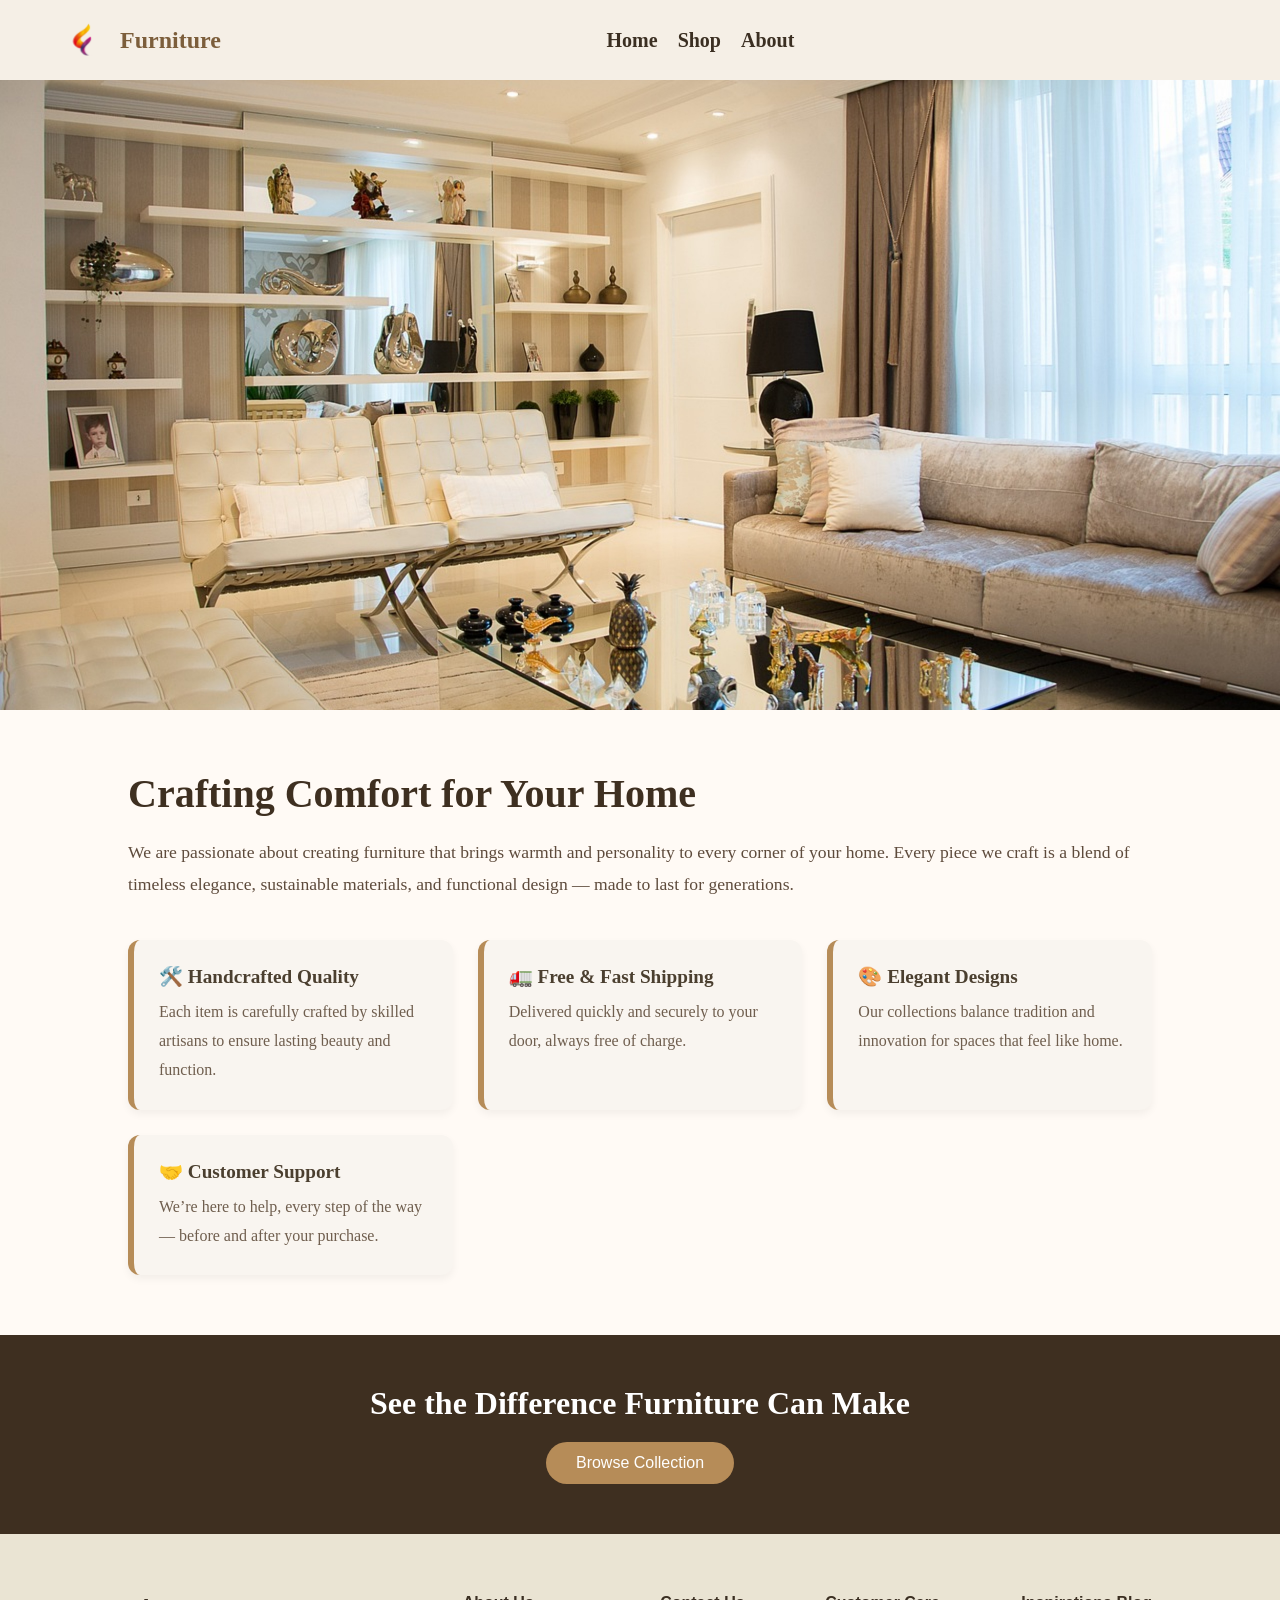
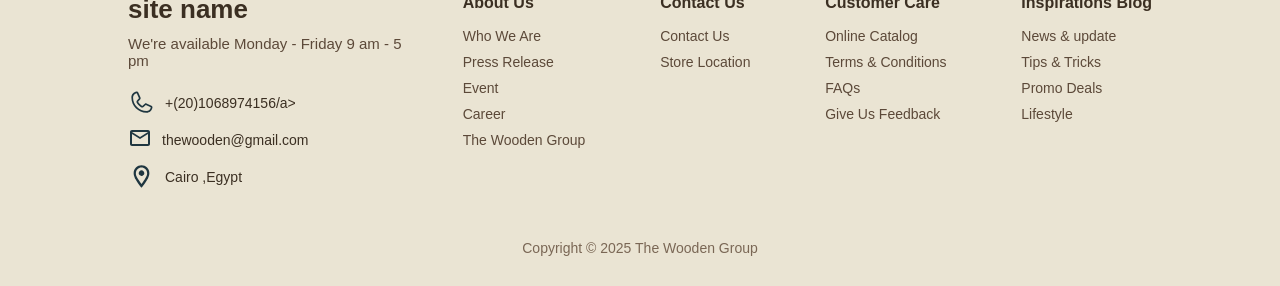
==== html/about.html @ 2eecbe60 "first commit" ====
<!DOCTYPE html>
<html lang="en">
<head>
  <meta charset="UTF-8" />
  <meta name="viewport" content="width=device-width, initial-scale=1.0" />
  <title>About Us | Furniture</title>
  <link rel="stylesheet" href="../css/about.css">
  <link rel="stylesheet" href="../css/navbar.css">
  <link rel="stylesheet" href="../css/footer.css">
  <link href="https://fonts.googleapis.com/css2?family=Montserrat:wght@400;600&display=swap" rel="stylesheet">

</head>
<body>

  <!-- Navbar -->
  <nav class="nav">
    <div class="logo">
      <a href="#"><img src="../images/20220403_135509-removebg-preview (1) 1.svg" alt=""></a>
      <h2>Furniture</h2>
    </div>
    <div class="hamburger" onclick="toggleMenu()">
      <div class="bar"></div>
      <div class="bar"></div>
      <div class="bar"></div>
    </div>
    <ul class="nav-links">
      <li><a href="./home.html">Home</a></li>
      <li><a href="product.html">Shop</a></li>
      <li><a href="./about.html" class="active">About</a></li>
    </ul>
    <div class="icons">
      <a href="#"><i class='bx bxs-user'></i></a>
      <a href="./cart.html"><i class='bx bxs-cart'></i></a>
      <div class="dark-light">
        <i class="bi bi-moon" id="moon"></i>
        <i class="bi bi-brightness-high" id="sun"></i>
      </div>
    </div>
  </nav>

  <!-- Hero -->
  <div class="hero">
    <!-- <h1>About Furniture</h1> -->
  </div>

  <!-- About Section -->
  <section class="about-section">
    <h2>Crafting Comfort for Your Home</h2>
    <p>
      We are passionate about creating furniture that brings warmth and personality to every corner of your home.
      Every piece we craft is a blend of timeless elegance, sustainable materials, and functional design — made to last for generations.
    </p>

    <div class="features">
      <div class="feature-card">
        <h4>🛠️ Handcrafted Quality</h4>
        <p>Each item is carefully crafted by skilled artisans to ensure lasting beauty and function.</p>
      </div>
      <div class="feature-card">
        <h4>🚛 Free & Fast Shipping</h4>
        <p>Delivered quickly and securely to your door, always free of charge.</p>
      </div>
      <div class="feature-card">
        <h4>🎨 Elegant Designs</h4>
        <p>Our collections balance tradition and innovation for spaces that feel like home.</p>
      </div>
      <div class="feature-card">
        <h4>🤝 Customer Support</h4>
        <p>We’re here to help, every step of the way — before and after your purchase.</p>
      </div>
    </div>
  </section>

  <!-- CTA -->
  <section class="cta">
    <h2>See the Difference Furniture Can Make</h2>
    <button onclick="location.href='product.html'">Browse Collection</button>
  </section>

  <footer>
            <div class="shreit">
                
            </div>
            <div class="footer-container">
                <div class="footer-logo">
                    <h1>site name </h1>
                    <p>We're available Monday - Friday 9 am - 5 pm</p>
                    <div class="social-media">
                        <div><svg width="27" height="27" viewBox="0 0 27 27" fill="none" xmlns="http://www.w3.org/2000/svg">
                            <path d="M23.4531 16.7126L18.4845 14.4862L18.4708 14.4798C18.2128 14.3695 17.9314 14.3252 17.6521 14.351C17.3727 14.3768 17.1042 14.4718 16.8708 14.6275C16.8433 14.6456 16.8169 14.6654 16.7917 14.6866L14.2246 16.875C12.5983 16.0851 10.9192 14.4187 10.1292 12.8134L12.3209 10.2073C12.342 10.1809 12.362 10.1546 12.381 10.1261C12.5333 9.89332 12.6257 9.6265 12.65 9.34939C12.6743 9.07227 12.6297 8.79344 12.5202 8.53773V8.52507L10.2874 3.548C10.1427 3.21394 9.89374 2.93566 9.57782 2.7547C9.26191 2.57374 8.89593 2.49981 8.53454 2.54394C7.10541 2.73199 5.7936 3.43385 4.84412 4.51841C3.89464 5.60298 3.37243 6.99608 3.37501 8.43753C3.37501 16.8117 10.1883 23.625 18.5625 23.625C20.004 23.6276 21.3971 23.1054 22.4816 22.1559C23.5662 21.2064 24.268 19.8946 24.4561 18.4655C24.5003 18.1042 24.4265 17.7383 24.2458 17.4224C24.065 17.1065 23.787 16.8575 23.4531 16.7126ZM18.5625 21.9375C14.9833 21.9336 11.5518 20.51 9.02088 17.9792C6.48999 15.4483 5.06642 12.0168 5.06251 8.43753C5.05854 7.40762 5.42959 6.41147 6.10637 5.63513C6.78315 4.85878 7.71938 4.35533 8.74021 4.21878C8.73979 4.22299 8.73979 4.22723 8.74021 4.23144L10.955 9.18847L8.77501 11.7978C8.75288 11.8232 8.73278 11.8504 8.71489 11.879C8.55618 12.1225 8.46307 12.4029 8.44459 12.693C8.42611 12.9832 8.48289 13.2731 8.60942 13.5348C9.56497 15.4892 11.5341 17.4435 13.5095 18.398C13.7731 18.5233 14.0648 18.5782 14.3559 18.5571C14.6471 18.536 14.9278 18.4398 15.1706 18.2778C15.1977 18.2595 15.2238 18.2398 15.2487 18.2187L17.8126 16.0313L22.7697 18.2514H22.7813C22.6464 19.2737 22.1437 20.2118 21.3672 20.8902C20.5907 21.5687 19.5936 21.941 18.5625 21.9375Z" fill="#1F3640"/>
                            </svg>
                             <a href="">+(20)1068974156/a>      
                        </div>
                        <div><svg width="24" height="24" viewBox="0 0 24 24" fill="none" xmlns="http://www.w3.org/2000/svg">
                            <path d="M22 6C22 4.9 21.1 4 20 4H4C2.9 4 2 4.9 2 6V18C2 19.1 2.9 20 4 20H20C21.1 20 22 19.1 22 18V6ZM20 6L12 11L4 6H20ZM20 18H4V8L12 13L20 8V18Z" fill="#1F3640"/>
                            </svg>
                            
                             <a href="">thewooden@gmail.com</a>      
                        </div>
                        <div><svg width="27" height="27" viewBox="0 0 27 27" fill="none" xmlns="http://www.w3.org/2000/svg">
                            <path d="M13.5 7.3125C14.2459 7.3125 14.9613 7.60882 15.4887 8.13626C16.0162 8.66371 16.3125 9.37908 16.3125 10.125C16.3125 10.4943 16.2398 10.8601 16.0984 11.2013C15.9571 11.5425 15.7499 11.8526 15.4887 12.1137C15.2276 12.3749 14.9175 12.5821 14.5763 12.7234C14.2351 12.8648 13.8693 12.9375 13.5 12.9375C12.7541 12.9375 12.0387 12.6412 11.5113 12.1137C10.9838 11.5863 10.6875 10.8709 10.6875 10.125C10.6875 9.37908 10.9838 8.66371 11.5113 8.13626C12.0387 7.60882 12.7541 7.3125 13.5 7.3125ZM13.5 2.25C15.5886 2.25 17.5916 3.07969 19.0685 4.55653C20.5453 6.03338 21.375 8.03642 21.375 10.125C21.375 16.0312 13.5 24.75 13.5 24.75C13.5 24.75 5.625 16.0312 5.625 10.125C5.625 8.03642 6.45469 6.03338 7.93153 4.55653C9.40838 3.07969 11.4114 2.25 13.5 2.25ZM13.5 4.5C12.0082 4.5 10.5774 5.09263 9.52252 6.14752C8.46763 7.20242 7.875 8.63316 7.875 10.125C7.875 11.25 7.875 13.5 13.5 21.0487C19.125 13.5 19.125 11.25 19.125 10.125C19.125 8.63316 18.5324 7.20242 17.4775 6.14752C16.4226 5.09263 14.9918 4.5 13.5 4.5Z" fill="#1F3640"/>
                            </svg>
                            
                             <a href="">Cairo ,Egypt</a>      
                        </div>
                    </div>
    
                </div>
                <div class="footer-content">
                    <div>
                        <h3> About Us</h3>
                        <ul>
                            <li><a href="">Who We Are</a></li>
                            <li><a href="">Press Release</a></li>
                            <li><a href="">Event</a></li>
                            <li><a href="">Career</a></li>
                            <li><a href="">The Wooden Group</a></li>
                        </ul>
                    </div>
                    <div>
                        <h3>Contact Us</h3>
                        <ul>
                            <li><a href="">Contact Us</a></li>
                            <li><a href="">Store Location</a></li>
                        </ul>
                    </div>
                    <div>
                        <h3>Customer Care</h3>
                        <ul>
                            <li><a href="">Online Catalog</a></li>
                            <li><a href="">Terms & Conditions</a></li>
                            <li><a href="">FAQs</a></li>
                            <li><a href="">Give Us Feedback</a></li>
                        </ul>
                    </div>
                    <div>
                        <h3>Inspirations Blog</h3>
                        <ul>
                            <li><a href="">News & update</a></li>
                            <li><a href="">Tips & Tricks</a></li>
                            <li><a href="">Promo Deals</a></li>
                            <li><a href="">Lifestyle</a></li>
                        </ul>
                    </div>
    
                    
    
    
                </div>
                
                
            </div>
    
            <p class="copyright">Copyright &copy; 2025 The Wooden Group</p>
            
        </footer>

</body>
</html>
---- css/about.css ----
body {
      font-family: 'Montserrat', sans-serif;
      margin: 0;
      padding: 0;
      background-color: #f3f0ec;
      color: #4b3f2f;
    }

    .hero {
  /* background: linear-gradient(to right, rgba(60, 40, 20, 0.35), rgba(60, 40, 20, 0.35)), url('../images/aboutus.jpg') center/cover no-repeat; */
  background: url("../images/aboutus.jpg") center center/cover no-repeat;   
  height: 70vh;
      display: flex;
      align-items: center;
      justify-content: center;
      color: #fff;
      text-align: center;
    }

    .hero h1 {
      font-size: 3rem;
      font-weight: 600;
      letter-spacing: 1px;
    }

    .about-section {
      padding: 60px 10%;
      background-color: #fffaf5;
    }

    .about-section h2 {
      font-size: 2.5rem;
      margin-bottom: 20px;
      color: #3e2f20;
    }

    .about-section p {
      font-size: 1.1rem;
      line-height: 1.8;
      color: #5e4b3c;
    }

    .features {
      display: grid;
      grid-template-columns: repeat(auto-fit, minmax(250px, 1fr));
      gap: 25px;
      margin-top: 40px;
    }

    .feature-card {
      background-color: #f9f5f0;
      padding: 25px;
      border-radius: 12px;
      border-left: 6px solid #b68c58;
      box-shadow: 0 4px 8px rgba(0,0,0,0.05);
      transition: 0.3s ease;
    }

    .feature-card:hover {
      background-color: #f1e7dd;
    }

    .feature-card h4 {
      margin-bottom: 10px;
      font-size: 1.2rem;
      color: #4b3f2f;
    }

    .feature-card p {
      color: #6f5e4e;
      font-size: 1rem;
    }

    .cta {
      text-align: center;
      background-color: #3e2f20;
      color: #fff;
      padding: 50px 20px;
    }

    .cta h2 {
      font-size: 2rem;
      margin-bottom: 20px;
    }

    .cta button {
      padding: 12px 30px;
      font-size: 1rem;
      background-color: #b68c58;
      color: #fff;
      border: none;
      border-radius: 25px;
      cursor: pointer;
      transition: 0.3s;
    }

    .cta button:hover {
      background-color: #a07845;
    }

    @media (max-width: 768px) {
      .about-section {
        padding: 40px 6%;
      }
    }
---- css/navbar.css ----
* {
    margin: 0;
    padding: 0;
    box-sizing: border-box;
}

body {

    font-family: var(--nav-font);
    background-color: var(--body-color);
}

/* Navbar */

:root {
   --nav-font: "Playwrite AU SA", serif;
  --nav-font-size: 1rem;
  --nav-dropdown-background-color: #f5efe6;     /* بيج دافئ */
  --nav-dropdown-hover-color: #7c5e3b;          /* بني متوسط */
  --primary-color: #7c5e3b;                     /* بني متوسط */
  --body-color: #fffaf3;                        /* بيج فاتح */
  --flex-color: #f1e8dd;                        /* بيج مخفف */
  --h-color: #3b2f22;                           /* بني غامق للنص */
  --i-color: #7c5e3b; 
}


body.dark {
  --nav-font: "Playwrite AU SA", serif;
  --nav-font-size: 1rem;
  --nav-dropdown-background-color: #1e1e1e;   /* رمادي غامق */
  --nav-dropdown-hover-color: #b8863b;        /* ذهبي بني */
  --primary-color: #f5f5dc;                   /* بيج فاتح */
  --body-color: #121212;
  --h-color: #f5f5dc;
  --i-color: #f5f5dc;
  --flex-color: #18191a;
}

/* النافبار */
.nav {
    display: flex;
    justify-content: space-between;
    align-items: center;
    height: 80px;
    padding: 0 60px;
    background-color: var(--nav-dropdown-background-color);
    margin: auto;
    font-family: var(--nav-font);
    font-size: var(--nav-font-size);
    position: relative;
}

.logo {
    display: flex;
    align-items: center;
    color: var(--primary-color);
    z-index: 10;
}

.logo img {
    width: 50px;
    margin-right: 10px;
}

.nav-links {
    display: flex;
    gap: 20px;
    list-style-type: none;
    font-size: 20px;
    color: var(--primary-color);
    font-weight: bold;
    transition: all 0.3s ease;
}

.icons {
    display: flex;
    gap: 20px;
    font-size: 25px;
    z-index: 10;
}

a {
    text-decoration: none;
    color: var(--h-color);
}

li a:hover {
    color: var(--primary-color);
    opacity: 0.8;
}


.nav .dark-light i{
   font-size: 30px;
   font-weight: 700;
   position: absolute;
   color:var(--h-color);
   font-size: var(--nav-font-size);
   cursor: pointer;
   transition: all 0.3s ease;
   
}
.nav .dark-light #sun{
   opacity: 0;
   pointer-events: none;
}
.nav .dark-light .active #sun{
   opacity: 1;
   pointer-events: auto;
}
.nav .dark-light .active #moon{
   opacity: 1;
   pointer-events: auto;
}
/* قائمة الهامبرجر */
.hamburger {
    display: none;
    cursor: pointer;
    flex-direction: column;
    justify-content: space-around;
    width: 30px;
    height: 21px;
    z-index: 10;
}

.bar {
    height: 3px;
    width: 100%;
    background-color: var(--primary-color);
    border-radius: 10px;
    transition: all 0.3s ease;
}

/* تأثيرات القائمة المنسدلة */
.nav.active .nav-links {
    transform: translateX(0);
}

.nav.active .hamburger .bar:nth-child(1) {
    transform: rotate(-45deg) translate(-5px, 6px);
}

.nav.active .hamburger .bar:nth-child(2) {
    opacity: 0;
}

.nav.active .hamburger .bar:nth-child(3) {
    transform: rotate(45deg) translate(-5px, -6px);
}

/* التكيف مع الشاشات الصغيرة */
@media (max-width: 768px) {
    .hamburger {
        display: flex;
    }

    .nav-links {
        position: fixed;
        top: 80px;
        left: 0;
        width: 100%;
        height: calc(100vh - 80px);
        background-color: var(--nav-dropdown-background-color);
        flex-direction: column;
        align-items: center;
        justify-content: center;
        transform: translateX(-100%);
        padding: 20px 0;
        gap: 30px;
    }

    .icons {
        padding-right: 0;
    }
}

/* /////////////////////////////////////// */
.slider {
    justify-content: center;
    align-items: center;
    /* width: 100%; */
}

.slider img {
    width: 100%;
    padding: 50px 5%;
}

/* ////////////////////////////////////////////////////////////// */
.gridContainer {
    padding-top: 80px;
    display: flex;
    justify-content: space-evenly;
    align-items: center;
    flex-wrap: wrap;
    gap: 20px;
}

.gridItem button {
    background-color: rgba(47, 47, 47, 1);
    width: 120px;
    height: 40px;
    color: white;
    font-size: larger;
    border-radius: 30px;
    border: none;
    margin-top: 30px;
}

.gridItem button:hover {
    cursor: pointer;
}

.flexBox {
    display: grid;
    grid-template-columns: repeat(2, 1fr);
    gap: 20px;
    padding: 20px;
}

.FlexContainer {
    background-color: var(--flex-color);
    display: flex;
    flex-direction: row;
    margin-top: 90px;
    justify-content: space-between;
    gap: 10px;
    padding-top: 20px;
    flex-wrap: nowrap;
    justify-content: center;
    align-items: center;
    padding-left: 10%;
}

.flexChoose {
    width: 50%;
}

.flexImage {
    width: 50%;
}

.flexImage img {
    width: 50%;
    height: 80%;
    border-radius: 20px;
    margin-left: 120px;
}

/* ///////////////////////////////////////////////////////////////////////// */
.subscribe {
    display: flex;
    justify-content: space-evenly;
    align-items: center;
    flex-direction: row;
    margin-top: 10px;
    padding: 0px;
    gap: 80px;
}

.subscribeText input {
    width: 200px;
    height: 35px;
    border-radius: 30px;
    border-color: black;
    padding: 10px;
    margin: 10px;
}

.subscribeText h5 {
    font-size: 15px;
    margin-left: 20px;
}

.subscribeText button {
    background-color: rgba(53, 115, 110, 1);
    width: 40px;
    height: 35px;
    border-radius: 10px;
    border: none;
    box-shadow: inset 10px 0 5px rgba(0, 0, 0, 0.5);
}

.subscribeText button:hover {
    cursor: pointer;
}

.subscribeText button i {
    font-size: 20px;
}

/* //////////////////////////////////////////////////////// */
---- css/footer.css ----
footer {
      background-color: #eae4d3; /* بيج فاتح */
      color: #3b2f22; /* بني داكن */
      padding: 60px 10% 30px;
      font-family: 'Poppins', sans-serif;
    }

    .footer-container {
      display: flex;
      flex-wrap: wrap;
      justify-content: space-between;
      gap: 40px;
    }

    .footer-logo {
      flex: 1 1 250px;
    }

    .footer-logo h1 {
      font-size: 26px;
      margin-bottom: 10px;
      color: #3b2f22;
    }

    .footer-logo p {
      margin-bottom: 20px;
      color: #5c4939;
      font-size: 15px;
    }

    .social-media div {
      display: flex;
      align-items: center;
      gap: 10px;
      margin-bottom: 10px;
      font-size: 14px;
      color: #5c4939;
    }

    .footer-content {
      display: flex;
      flex: 2 1 600px;
      justify-content: space-between;
      flex-wrap: wrap;
    }

    .footer-content h3 {
      font-size: 16px;
      margin-bottom: 15px;
      color: #3b2f22;
    }

    .footer-content ul {
      list-style: none;
      padding: 0;
    }

    .footer-content li {
      margin-bottom: 8px;
    }

    .footer-content a {
      text-decoration: none;
      color: #5c4939;
      font-size: 14px;
      transition: color 0.3s ease;
    }

    .footer-content a:hover {
      color: #8a6e4f; /* لون بني أفتح عند التحويم */
    }

    .copyright {
      text-align: center;
      margin-top: 40px;
      font-size: 14px;
      color: #7a6755;
    }

    @media (max-width: 768px) {
      .footer-container {
        flex-direction: column;
        gap: 30px;
      }

      .footer-content {
        flex-direction: column;
        gap: 20px;
      }
    }
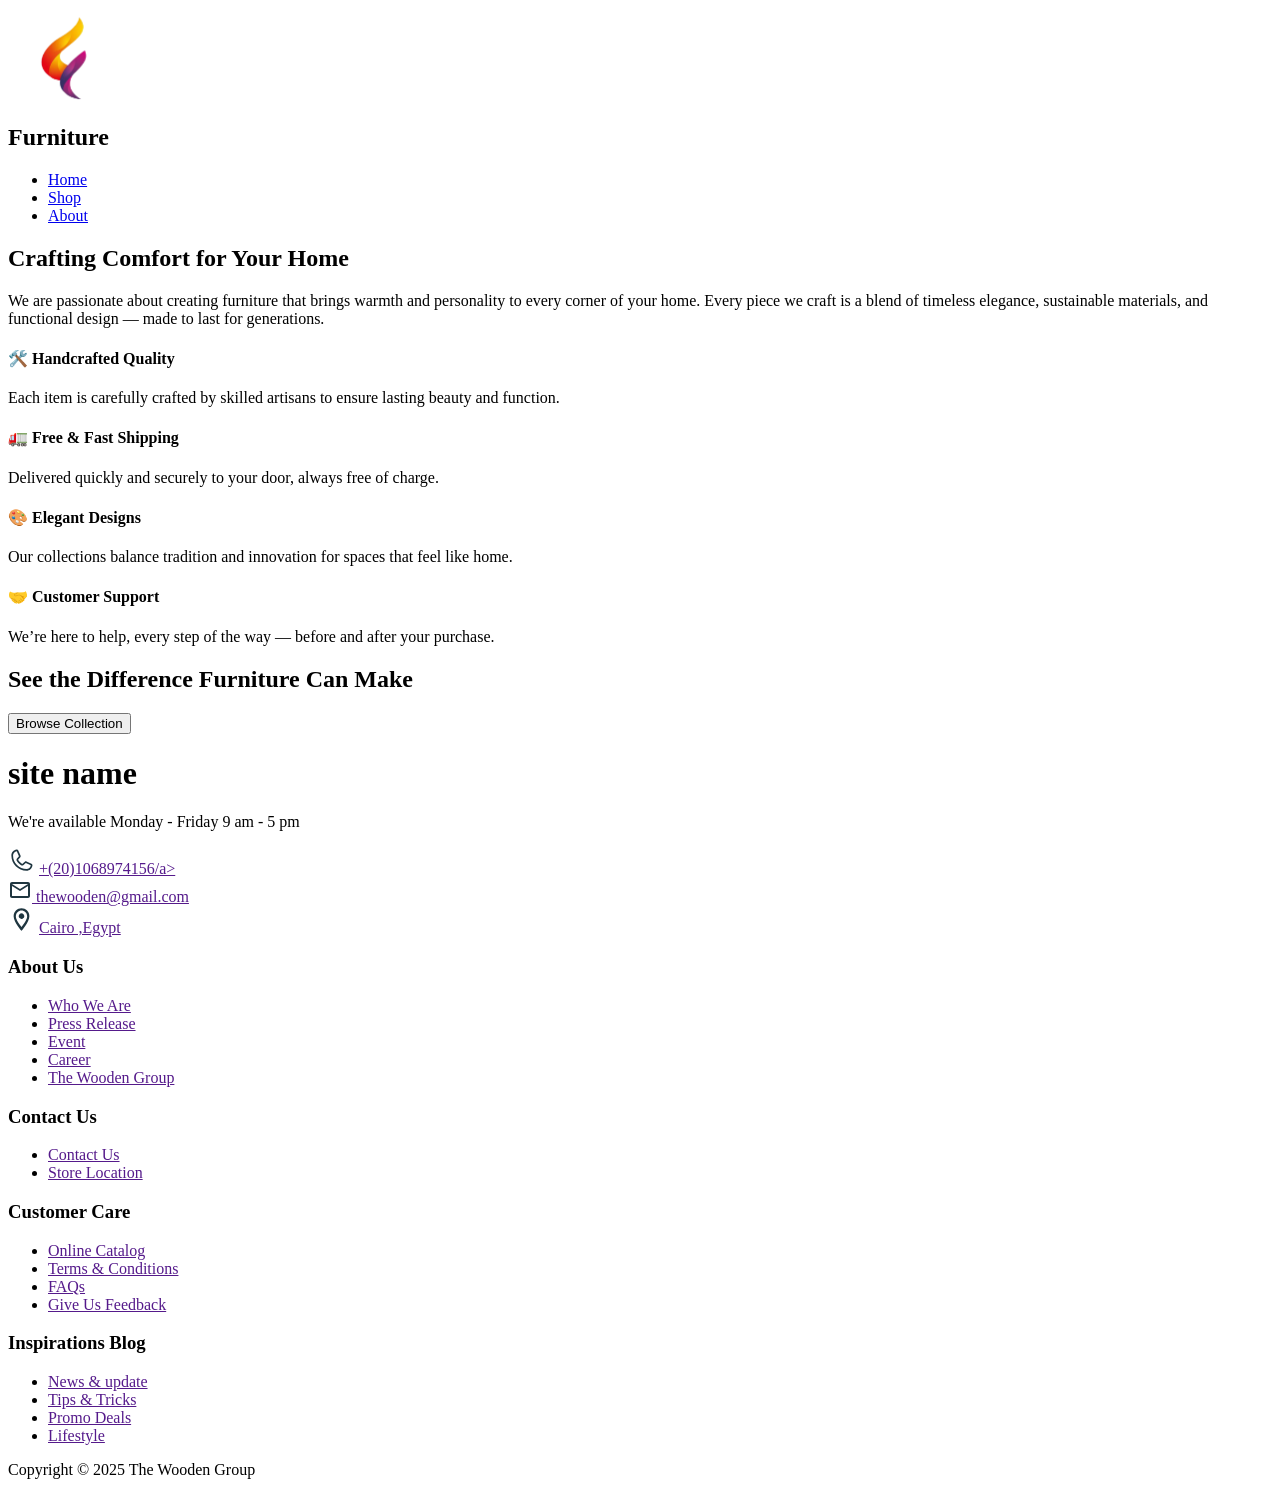
==== commit c105709d: "fix paths" ====
--- a/html/about.html
+++ b/html/about.html
@@ -4,9 +4,9 @@
   <meta charset="UTF-8" />
   <meta name="viewport" content="width=device-width, initial-scale=1.0" />
   <title>About Us | Furniture</title>
-  <link rel="stylesheet" href="../css/about.css">
-  <link rel="stylesheet" href="../css/navbar.css">
-  <link rel="stylesheet" href="../css/footer.css">
+  <link rel="stylesheet" href="css/about.css">
+  <link rel="stylesheet" href="css/navbar.css">
+  <link rel="stylesheet" href="css/footer.css">
   <link href="https://fonts.googleapis.com/css2?family=Montserrat:wght@400;600&display=swap" rel="stylesheet">
 
 </head>
